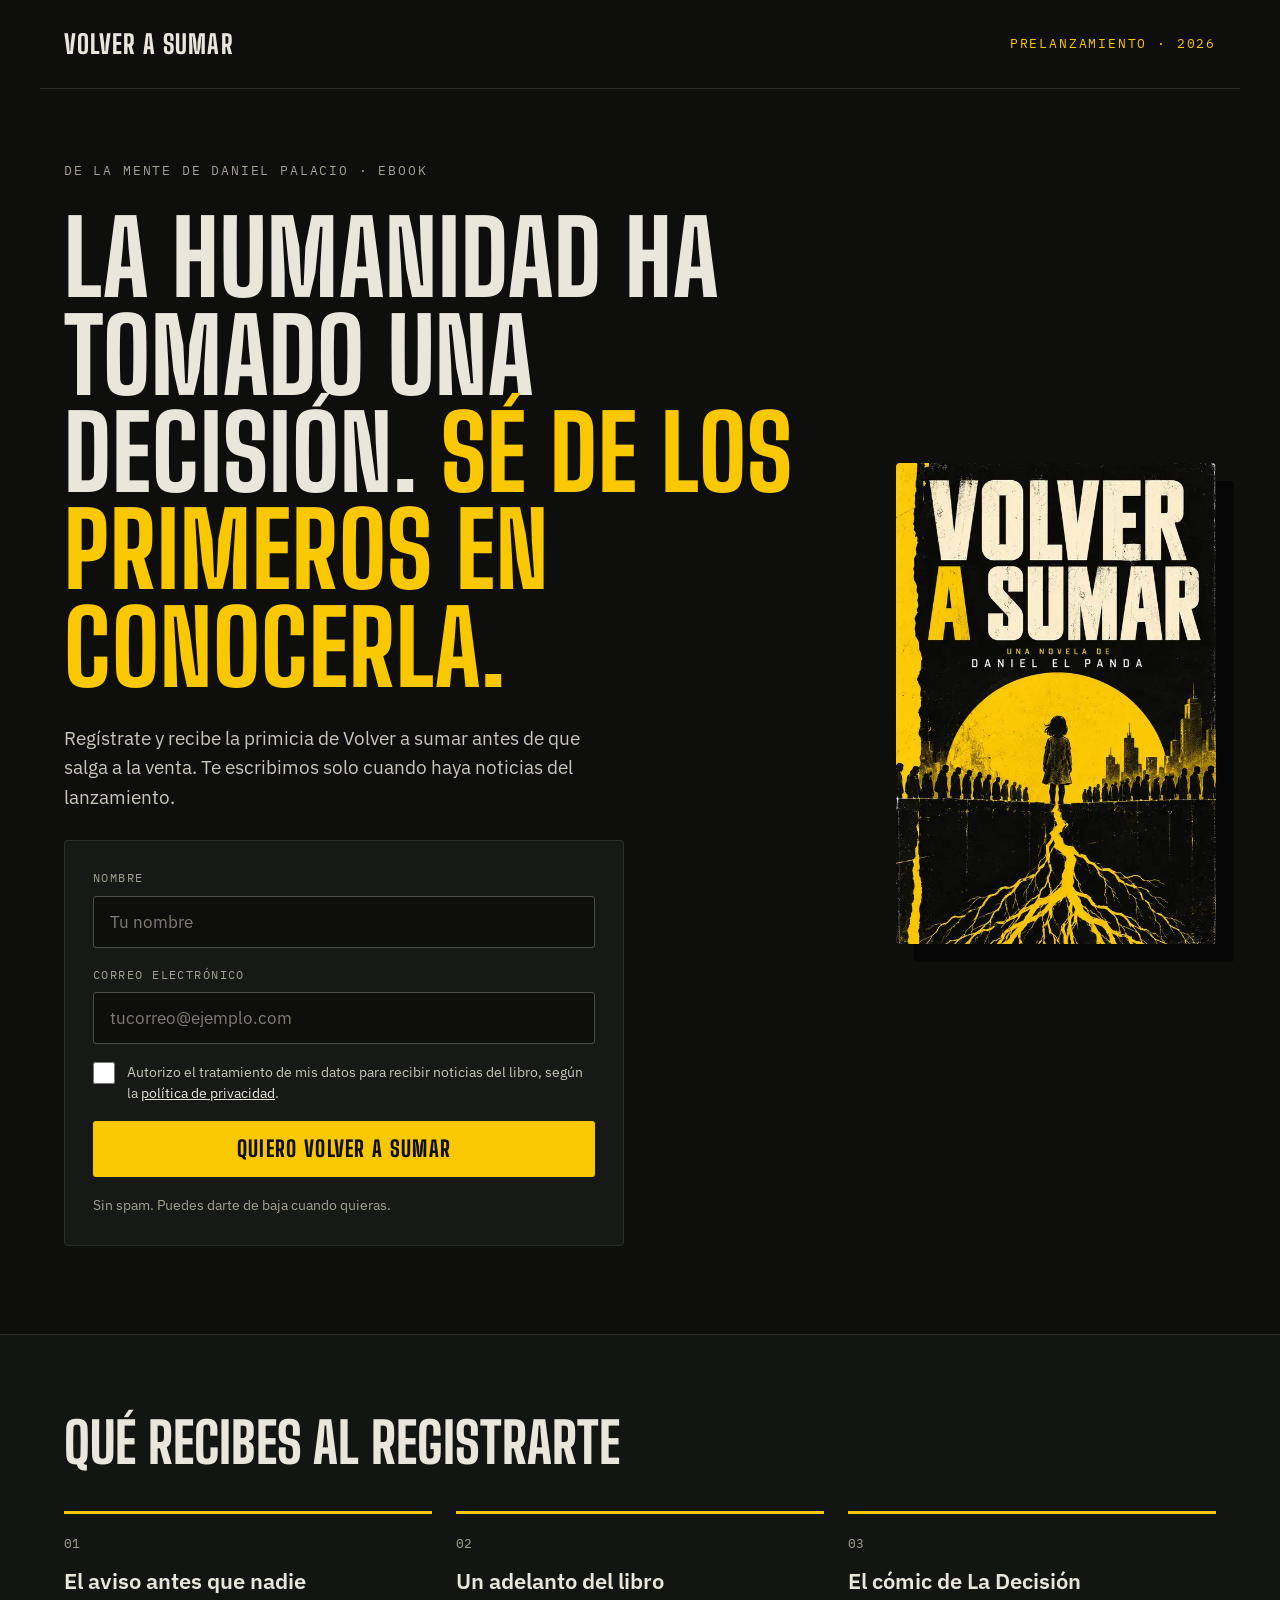
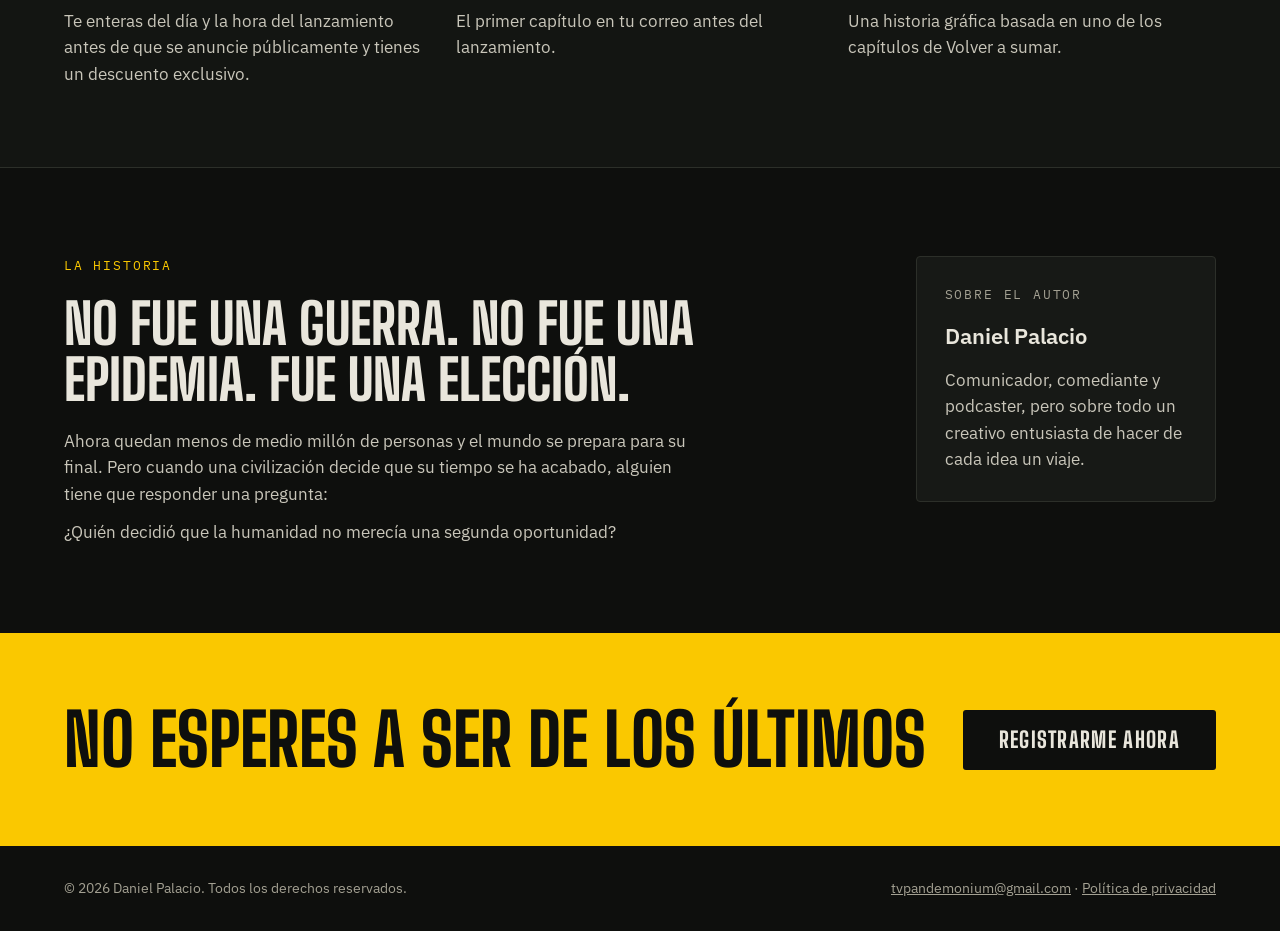
==== index.html @ b9578635 "Landing de prelanzamiento de Volver a sumar con registro en Supabase Co-Authored-By: Claude Opus 5.5" ====
<!doctype html>
<html lang="es">
<head>
<meta charset="utf-8">
<meta name="viewport" content="width=device-width, initial-scale=1">
<title>Volver a sumar · Prelanzamiento del ebook de Daniel Palacio</title>
<meta name="description" content="La humanidad ha tomado una decisión. Regístrate y recibe la primicia de Volver a sumar antes de que salga a la venta.">
<meta property="og:type" content="website">
<meta property="og:title" content="Volver a sumar · Sé de los primeros en conocerla">
<meta property="og:description" content="No fue una guerra. No fue una epidemia. Fue una elección. Regístrate y recibe la primicia del libro.">
<meta property="og:image" content="https://volver-a-sumar.vercel.app/portada.webp">
<meta name="twitter:card" content="summary_large_image">
<meta name="theme-color" content="#0E0F0D">
<link rel="icon" href="data:image/svg+xml,%3Csvg xmlns='http://www.w3.org/2000/svg' viewBox='0 0 32 32'%3E%3Crect width='32' height='32' fill='%230E0F0D'/%3E%3Ccircle cx='16' cy='16' r='10' fill='%23FAC800'/%3E%3C/svg%3E">
<link rel="preconnect" href="https://fonts.googleapis.com">
<link rel="preconnect" href="https://fonts.gstatic.com" crossorigin>
<link rel="stylesheet" href="https://fonts.googleapis.com/css2?family=Big+Shoulders+Display:wght@600;800&family=IBM+Plex+Mono:wght@400;500&family=IBM+Plex+Sans:wght@400;500;600&display=swap">
<style>
:root{--bg:#0E0F0D;--panel:#171916;--band:#131512;--line:#2C2F29;--field:#4A4E44;--text:#E9E6DC;--soft:#C9C6BA;--muted:#A3A092;--accent:#FAC800}
*{box-sizing:border-box}
html{scroll-behavior:smooth}
body{margin:0;background:var(--bg);color:var(--text);font-family:'IBM Plex Sans',sans-serif;font-size:17px;line-height:1.55}
a{color:var(--text)}a:hover{color:#fff}
:focus-visible{outline:3px solid var(--text);outline-offset:2px}
.wrap{max-width:1200px;margin:0 auto;padding-left:24px;padding-right:24px}
.display{font-family:'Big Shoulders Display',sans-serif;font-weight:800;text-transform:uppercase}
.mono{font-family:'IBM Plex Mono',monospace;font-size:13px;letter-spacing:.14em;text-transform:uppercase}
.muted{color:var(--muted)}.soft{color:var(--soft)}.accent{color:var(--accent)}
p{margin:0}
header.top{display:flex;flex-wrap:wrap;gap:16px;justify-content:space-between;align-items:center;padding-top:24px;padding-bottom:24px;border-bottom:1px solid var(--line)}
header.top .brand{font-size:26px;letter-spacing:.04em}
.hero{display:flex;flex-wrap:wrap;gap:64px;align-items:center;padding-top:72px;padding-bottom:88px}
.hero-text{flex:999 1 460px;min-width:0;display:flex;flex-direction:column;gap:28px}
h1{margin:0;font-size:clamp(48px,8vw,104px);line-height:.95;letter-spacing:.01em}
.lead{max-width:560px;font-size:19px}
.card{max-width:560px;background:var(--panel);border:1px solid var(--line);border-radius:4px;padding:28px}
form{display:flex;flex-direction:column;gap:18px;margin:0}
.field{display:flex;flex-direction:column;gap:8px}
.field label{font-family:'IBM Plex Mono',monospace;font-size:12px;letter-spacing:.12em;text-transform:uppercase;color:var(--muted)}
input[type=text],input[type=email]{height:52px;padding:0 16px;background:var(--bg);color:var(--text);border:1px solid var(--field);border-radius:3px;font:inherit;font-size:17px;width:100%}
input::placeholder{color:#7F7C70}
.check{display:flex;gap:12px;align-items:flex-start;font-size:14px;color:var(--soft);line-height:1.45}
.check input{width:22px;height:22px;margin:0;flex:none;accent-color:var(--accent)}
.hp{position:absolute;left:-10000px;width:1px;height:1px;overflow:hidden}
button{height:56px;border:0;border-radius:3px;background:var(--accent);color:var(--bg);font-family:'Big Shoulders Display',sans-serif;font-weight:800;font-size:22px;letter-spacing:.06em;text-transform:uppercase;cursor:pointer}
button[disabled]{opacity:.6;cursor:wait}
.note{font-size:14px;color:var(--muted)}
.error{font-size:15px;color:#FFB4A8}
.done{display:flex;flex-direction:column;gap:12px}
.done .display{font-size:36px;line-height:1}
.cover{flex:1 1 320px;display:flex;justify-content:center}
.cover img{display:block;width:100%;max-width:400px;height:auto;aspect-ratio:2/3;border-radius:4px;box-shadow:18px 18px 0 #050605}
.band{border-top:1px solid var(--line);border-bottom:1px solid var(--line);background:var(--band)}
.band .wrap{padding-top:80px;padding-bottom:80px;display:flex;flex-direction:column;gap:40px}
h2{margin:0;font-size:clamp(36px,5vw,56px);line-height:1}
.grid{display:grid;grid-template-columns:repeat(auto-fit,minmax(260px,1fr));gap:24px}
.benefit{border-top:3px solid var(--accent);padding-top:20px;display:flex;flex-direction:column;gap:10px}
.benefit h3{margin:0;font-size:22px;font-weight:600}
.story{display:flex;flex-wrap:wrap;gap:56px;padding-top:88px;padding-bottom:88px}
.story-text{flex:999 1 460px;min-width:0;display:flex;flex-direction:column;gap:20px}
.story-text .soft{max-width:640px;display:flex;flex-direction:column;gap:12px}
.author{flex:1 1 300px;align-self:flex-start;background:var(--panel);border:1px solid var(--line);border-radius:4px;padding:28px;display:flex;flex-direction:column;gap:14px}
.author .name{font-size:22px;font-weight:600}
.cta{background:var(--accent);color:var(--bg)}
.cta .wrap{padding-top:72px;padding-bottom:72px;display:flex;flex-wrap:wrap;gap:32px;align-items:center;justify-content:space-between}
.cta h2{flex:999 1 420px;font-size:clamp(40px,6vw,72px);line-height:.95}
.cta a{display:inline-flex;align-items:center;justify-content:center;height:60px;padding:0 36px;background:var(--bg);color:var(--text);border-radius:3px;text-decoration:none;font-family:'Big Shoulders Display',sans-serif;font-weight:800;font-size:22px;letter-spacing:.06em;text-transform:uppercase}
.cta a:focus-visible{outline-color:var(--bg)}
footer{display:flex;flex-wrap:wrap;gap:12px;justify-content:space-between;padding-top:32px;padding-bottom:32px;font-size:14px;color:var(--muted)}
footer a{color:var(--muted)}
[hidden]{display:none!important}
</style>
</head>
<body>

<header class="top wrap">
<div class="display brand">Volver a sumar</div>
<div class="mono accent">Prelanzamiento · 2026</div>
</header>

<main>
<section class="hero wrap">
<div class="hero-text">
<div class="mono muted">De la mente de Daniel Palacio · Ebook</div>
<h1 class="display">La humanidad ha tomado una decisión. <span class="accent">Sé de los primeros en conocerla.</span></h1>
<p class="lead soft">Regístrate y recibe la primicia de Volver a sumar antes de que salga a la venta. Te escribimos solo cuando haya noticias del lanzamiento.</p>

<div id="registro" class="card">
<form id="form-registro" novalidate>
<div class="field">
<label for="f-nombre">Nombre</label>
<input id="f-nombre" name="nombre" type="text" required maxlength="100" autocomplete="given-name" placeholder="Tu nombre">
</div>
<div class="field">
<label for="f-correo">Correo electrónico</label>
<input id="f-correo" name="correo" type="email" required maxlength="254" autocomplete="email" placeholder="tucorreo@ejemplo.com">
</div>
<div class="hp" aria-hidden="true">
<label for="f-sitio">No llenes este campo</label>
<input id="f-sitio" name="sitio" type="text" tabindex="-1" autocomplete="off">
</div>
<label class="check" for="f-acepta">
<input id="f-acepta" name="acepta" type="checkbox" required>
<span>Autorizo el tratamiento de mis datos para recibir noticias del libro, según la <a href="/privacidad">política de privacidad</a>.</span>
</label>
<button id="f-enviar" type="submit">Quiero volver a sumar</button>
<p id="f-error" class="error" role="alert" hidden></p>
<p class="note">Sin spam. Puedes darte de baja cuando quieras.</p>
</form>
<div id="f-listo" class="done" role="status" hidden tabindex="-1">
<div class="display accent">Estás en la lista.</div>
<p class="soft">Te escribiremos en cuanto el libro esté listo. Revisa también tu carpeta de spam por si acaso.</p>
</div>
</div>
</div>

<div class="cover">
<img src="/portada.webp" width="560" height="840" alt="Portada de Volver a sumar: una niña de espaldas frente a un sol amarillo, sobre un suelo que se agrieta">
</div>
</section>

<section class="band">
<div class="wrap">
<h2 class="display">Qué recibes al registrarte</h2>
<div class="grid">
<div class="benefit">
<div class="mono muted" style="letter-spacing:0">01</div>
<h3>El aviso antes que nadie</h3>
<p class="soft">Te enteras del día y la hora del lanzamiento antes de que se anuncie públicamente y tienes un descuento exclusivo.</p>
</div>
<div class="benefit">
<div class="mono muted" style="letter-spacing:0">02</div>
<h3>Un adelanto del libro</h3>
<p class="soft">El primer capítulo en tu correo antes del lanzamiento.</p>
</div>
<div class="benefit">
<div class="mono muted" style="letter-spacing:0">03</div>
<h3>El cómic de La Decisión</h3>
<p class="soft">Una historia gráfica basada en uno de los capítulos de Volver a sumar.</p>
</div>
</div>
</div>
</section>

<section class="story wrap">
<div class="story-text">
<div class="mono accent">La historia</div>
<h2 class="display">No fue una guerra. No fue una epidemia. Fue una elección.</h2>
<div class="soft">
<p>Ahora quedan menos de medio millón de personas y el mundo se prepara para su final. Pero cuando una civilización decide que su tiempo se ha acabado, alguien tiene que responder una pregunta:</p>
<p>¿Quién decidió que la humanidad no merecía una segunda oportunidad?</p>
</div>
</div>
<div class="author">
<div class="mono muted">Sobre el autor</div>
<div class="name">Daniel Palacio</div>
<p class="soft">Comunicador, comediante y podcaster, pero sobre todo un creativo entusiasta de hacer de cada idea un viaje.</p>
</div>
</section>

<section class="cta">
<div class="wrap">
<h2 class="display">No esperes a ser de los últimos</h2>
<a href="#registro">Registrarme ahora</a>
</div>
</section>
</main>

<footer class="wrap">
<div>© 2026 Daniel Palacio. Todos los derechos reservados.</div>
<div><a href="mailto:tvpandemonium@gmail.com">tvpandemonium@gmail.com</a> · <a href="/privacidad">Política de privacidad</a></div>
</footer>

<script>
(function () {
  var SUPABASE_URL = 'https://jcsdruohnwkfsonesonx.supabase.co';
  var SUPABASE_KEY = 'sb_publishable_RKLDH78cwbcTf1y0OD80WQ_kTW1cRIR';

  var form = document.getElementById('form-registro');
  var btn = document.getElementById('f-enviar');
  var err = document.getElementById('f-error');
  var done = document.getElementById('f-listo');

  function showError(msg) { err.textContent = msg; err.hidden = false; }

  form.addEventListener('submit', function (e) {
    e.preventDefault();
    err.hidden = true;

    var nombre = form.nombre.value.trim();
    var correo = form.correo.value.trim().toLowerCase();

    if (form.sitio.value) { form.hidden = true; done.hidden = false; return; }
    if (!nombre) { showError('Escribe tu nombre.'); form.nombre.focus(); return; }
    if (!/^[^@\s]+@[^@\s]+\.[^@\s]+$/.test(correo)) { showError('Revisa tu correo, parece que tiene un error.'); form.correo.focus(); return; }
    if (!form.acepta.checked) { showError('Necesitamos tu autorización para escribirte.'); form.acepta.focus(); return; }

    btn.disabled = true;
    btn.textContent = 'Enviando…';

    fetch(SUPABASE_URL + '/rest/v1/registros', {
      method: 'POST',
      headers: {
        'apikey': SUPABASE_KEY,
        'Content-Type': 'application/json',
        'Prefer': 'return=minimal'
      },
      body: JSON.stringify({ nombre: nombre, correo: correo, acepta_datos: true })
    }).then(function (res) {
      // 409 = el correo ya estaba registrado: para la persona es lo mismo.
      if (res.ok || res.status === 409) {
        form.hidden = true;
        done.hidden = false;
        done.focus();
      } else {
        throw new Error('HTTP ' + res.status);
      }
    }).catch(function () {
      showError('No pudimos registrarte en este momento. Intenta de nuevo en un minuto.');
      btn.disabled = false;
      btn.textContent = 'Quiero volver a sumar';
    });
  });
})();
</script>
</body>
</html>
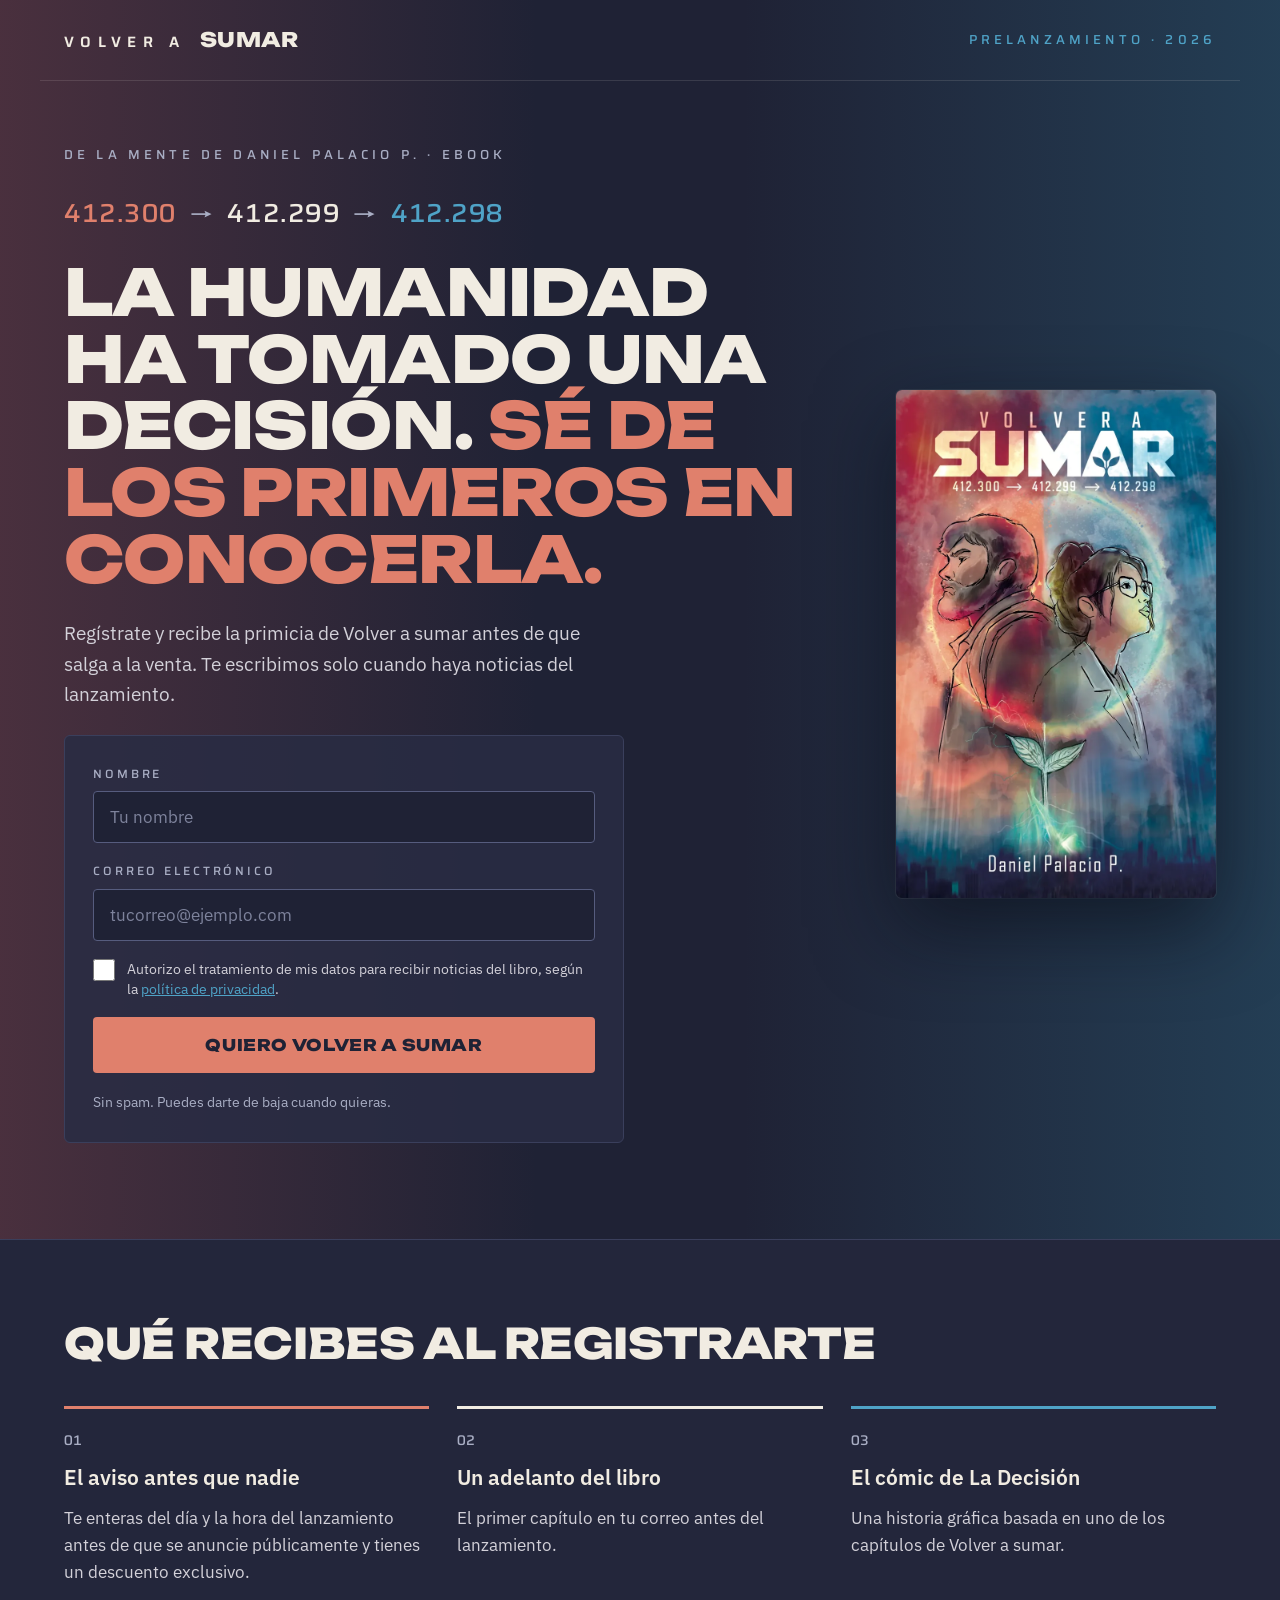
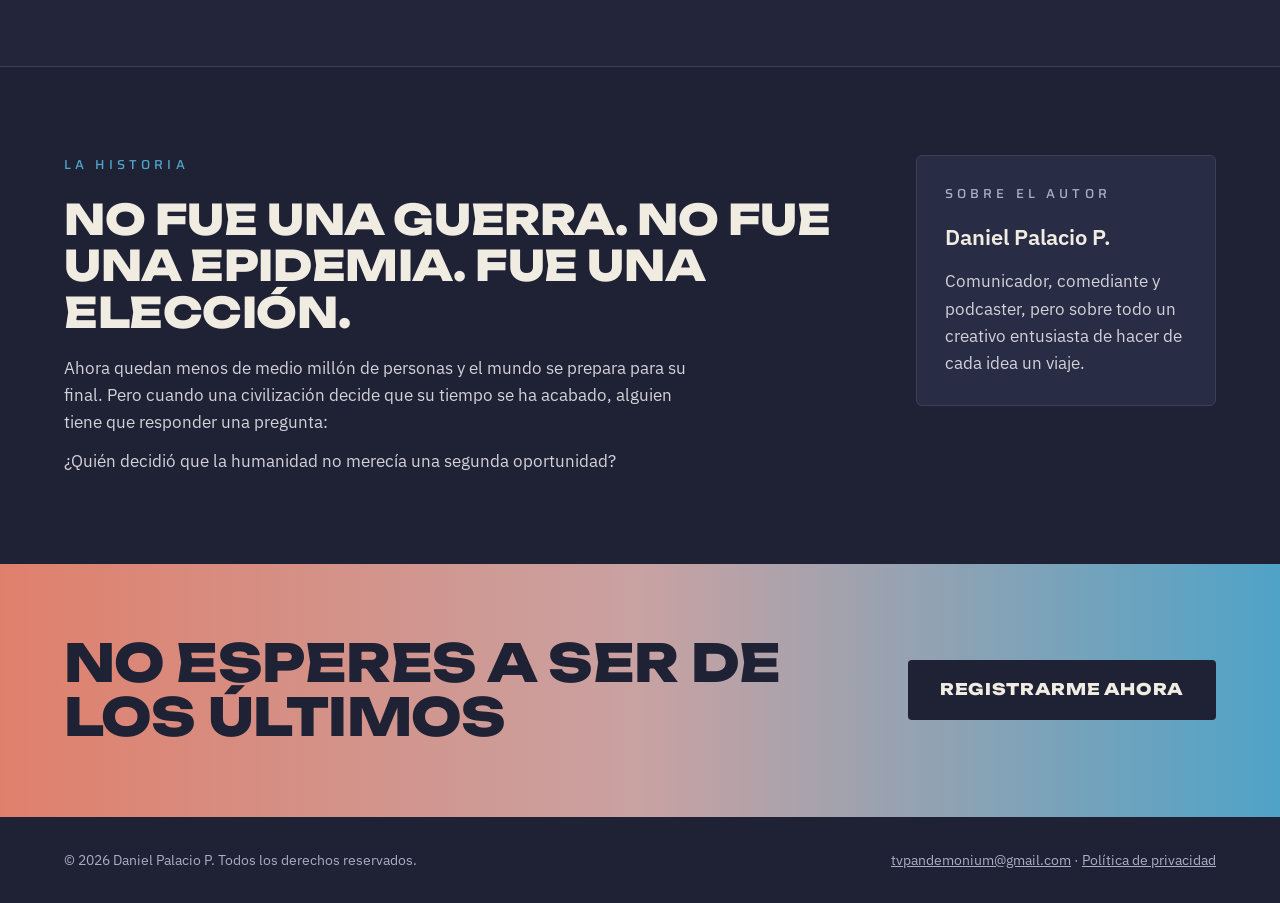
==== commit 8e38c0a2: "Nueva portada y paleta: índigo, coral y azul, contador regresivo y firma Daniel Palacio P. Co-Author" ====
--- a/index.html
+++ b/index.html
@@ -3,86 +3,118 @@
 <head>
 <meta charset="utf-8">
 <meta name="viewport" content="width=device-width, initial-scale=1">
-<title>Volver a sumar · Prelanzamiento del ebook de Daniel Palacio</title>
-<meta name="description" content="La humanidad ha tomado una decisión. Regístrate y recibe la primicia de Volver a sumar antes de que salga a la venta.">
+<title>Volver a sumar · Prelanzamiento del ebook de Daniel Palacio P.</title>
+<meta name="description" content="La humanidad ha tomado una decisión. Regístrate y recibe la primicia de Volver a sumar, de Daniel Palacio P., antes de que salga a la venta.">
 <meta property="og:type" content="website">
+<meta property="og:url" content="https://volver-a-sumar.vercel.app/">
 <meta property="og:title" content="Volver a sumar · Sé de los primeros en conocerla">
 <meta property="og:description" content="No fue una guerra. No fue una epidemia. Fue una elección. Regístrate y recibe la primicia del libro.">
-<meta property="og:image" content="https://volver-a-sumar.vercel.app/portada.webp">
+<meta property="og:image" content="https://volver-a-sumar.vercel.app/portada-og.jpg">
+<meta property="og:image:width" content="1200">
+<meta property="og:image:height" content="630">
 <meta name="twitter:card" content="summary_large_image">
-<meta name="theme-color" content="#0E0F0D">
-<link rel="icon" href="data:image/svg+xml,%3Csvg xmlns='http://www.w3.org/2000/svg' viewBox='0 0 32 32'%3E%3Crect width='32' height='32' fill='%230E0F0D'/%3E%3Ccircle cx='16' cy='16' r='10' fill='%23FAC800'/%3E%3C/svg%3E">
+<meta name="theme-color" content="#1F2235">
+<link rel="icon" href="data:image/svg+xml,%3Csvg xmlns='http://www.w3.org/2000/svg' viewBox='0 0 32 32'%3E%3Crect width='32' height='32' fill='%231F2235'/%3E%3Cpath d='M16 6a10 10 0 0 0 0 20z' fill='%23E0806C'/%3E%3Cpath d='M16 6a10 10 0 0 1 0 20z' fill='%234FA3C7'/%3E%3C/svg%3E">
 <link rel="preconnect" href="https://fonts.googleapis.com">
 <link rel="preconnect" href="https://fonts.gstatic.com" crossorigin>
-<link rel="stylesheet" href="https://fonts.googleapis.com/css2?family=Big+Shoulders+Display:wght@600;800&family=IBM+Plex+Mono:wght@400;500&family=IBM+Plex+Sans:wght@400;500;600&display=swap">
+<link rel="stylesheet" href="https://fonts.googleapis.com/css2?family=Unbounded:wght@600;800&family=Saira:wght@400;500;600&family=IBM+Plex+Sans:wght@400;500;600&display=swap">
 <style>
-:root{--bg:#0E0F0D;--panel:#171916;--band:#131512;--line:#2C2F29;--field:#4A4E44;--text:#E9E6DC;--soft:#C9C6BA;--muted:#A3A092;--accent:#FAC800}
+:root{
+  --bg:#1F2235;--panel:#282C44;--band:#23263B;--line:#3A3F5C;--field:#565C7E;
+  --text:#F1ECE2;--soft:#D3D1D9;--muted:#A9AEC4;
+  --warm:#E0806C;--cool:#4FA3C7;--sprout:#7FC4B4;
+}
 *{box-sizing:border-box}
 html{scroll-behavior:smooth}
-body{margin:0;background:var(--bg);color:var(--text);font-family:'IBM Plex Sans',sans-serif;font-size:17px;line-height:1.55}
-a{color:var(--text)}a:hover{color:#fff}
-:focus-visible{outline:3px solid var(--text);outline-offset:2px}
+body{margin:0;background:var(--bg);color:var(--text);font-family:'IBM Plex Sans',sans-serif;font-size:17px;line-height:1.6}
+a{color:var(--cool)}a:hover{color:var(--text)}
+:focus-visible{outline:3px solid var(--text);outline-offset:3px}
+p{margin:0}
 .wrap{max-width:1200px;margin:0 auto;padding-left:24px;padding-right:24px}
-.display{font-family:'Big Shoulders Display',sans-serif;font-weight:800;text-transform:uppercase}
-.mono{font-family:'IBM Plex Mono',monospace;font-size:13px;letter-spacing:.14em;text-transform:uppercase}
-.muted{color:var(--muted)}.soft{color:var(--soft)}.accent{color:var(--accent)}
-p{margin:0}
-header.top{display:flex;flex-wrap:wrap;gap:16px;justify-content:space-between;align-items:center;padding-top:24px;padding-bottom:24px;border-bottom:1px solid var(--line)}
-header.top .brand{font-size:26px;letter-spacing:.04em}
-.hero{display:flex;flex-wrap:wrap;gap:64px;align-items:center;padding-top:72px;padding-bottom:88px}
-.hero-text{flex:999 1 460px;min-width:0;display:flex;flex-direction:column;gap:28px}
-h1{margin:0;font-size:clamp(48px,8vw,104px);line-height:.95;letter-spacing:.01em}
+.display{font-family:'Unbounded',sans-serif;font-weight:800;text-transform:uppercase;letter-spacing:-.01em}
+.label{font-family:'Saira',sans-serif;font-weight:500;font-size:13px;letter-spacing:.32em;text-transform:uppercase}
+.muted{color:var(--muted)}.soft{color:var(--soft)}.warm{color:var(--warm)}.cool{color:var(--cool)}
+
+/* Encabezado + hero: la portada partida en dos, cálido a la izquierda y frío a la derecha */
+.top-hero{background:
+  linear-gradient(90deg,rgba(172,80,82,.30) 0%,rgba(31,34,53,0) 42%,rgba(31,34,53,0) 58%,rgba(45,120,150,.32) 100%),
+  linear-gradient(180deg,rgba(31,34,53,0) 60%,var(--bg) 100%),var(--bg)}
+header.top{display:flex;flex-wrap:wrap;gap:16px;justify-content:space-between;align-items:center;padding-top:24px;padding-bottom:24px;border-bottom:1px solid rgba(241,236,226,.12)}
+header.top .brand{font-family:'Saira',sans-serif;font-weight:600;font-size:15px;letter-spacing:.42em;text-transform:uppercase}
+header.top .brand b{font-family:'Unbounded',sans-serif;font-weight:800;letter-spacing:.02em;font-size:20px;margin-left:.2em}
+
+.hero{display:flex;flex-wrap:wrap;gap:64px;align-items:center;padding-top:64px;padding-bottom:96px}
+.hero-text{flex:999 1 460px;min-width:0;display:flex;flex-direction:column;gap:26px}
+.countdown{font-family:'Saira',sans-serif;font-weight:500;font-size:clamp(18px,2.4vw,26px);letter-spacing:.06em;font-variant-numeric:tabular-nums;display:flex;flex-wrap:wrap;align-items:center;gap:.5em}
+.countdown .arrow{color:var(--muted);font-weight:400}
+.countdown .n1{color:var(--warm)}.countdown .n2{color:var(--text)}.countdown .n3{color:var(--cool)}
+h1{margin:0;font-size:clamp(34px,5.2vw,64px);line-height:1.04}
 .lead{max-width:560px;font-size:19px}
-.card{max-width:560px;background:var(--panel);border:1px solid var(--line);border-radius:4px;padding:28px}
+
+.card{max-width:560px;background:rgba(40,44,68,.85);border:1px solid var(--line);border-radius:6px;padding:28px}
 form{display:flex;flex-direction:column;gap:18px;margin:0}
 .field{display:flex;flex-direction:column;gap:8px}
-.field label{font-family:'IBM Plex Mono',monospace;font-size:12px;letter-spacing:.12em;text-transform:uppercase;color:var(--muted)}
-input[type=text],input[type=email]{height:52px;padding:0 16px;background:var(--bg);color:var(--text);border:1px solid var(--field);border-radius:3px;font:inherit;font-size:17px;width:100%}
-input::placeholder{color:#7F7C70}
+.field label{font-family:'Saira',sans-serif;font-weight:500;font-size:12px;letter-spacing:.24em;text-transform:uppercase;color:var(--muted)}
+input[type=text],input[type=email]{height:52px;padding:0 16px;background:var(--bg);color:var(--text);border:1px solid var(--field);border-radius:4px;font:inherit;font-size:17px;width:100%}
+input::placeholder{color:#7E839C}
 .check{display:flex;gap:12px;align-items:flex-start;font-size:14px;color:var(--soft);line-height:1.45}
-.check input{width:22px;height:22px;margin:0;flex:none;accent-color:var(--accent)}
+.check input{width:22px;height:22px;margin:0;flex:none;accent-color:var(--warm)}
 .hp{position:absolute;left:-10000px;width:1px;height:1px;overflow:hidden}
-button{height:56px;border:0;border-radius:3px;background:var(--accent);color:var(--bg);font-family:'Big Shoulders Display',sans-serif;font-weight:800;font-size:22px;letter-spacing:.06em;text-transform:uppercase;cursor:pointer}
+button{height:56px;border:0;border-radius:4px;background:var(--warm);color:var(--bg);font-family:'Unbounded',sans-serif;font-weight:800;font-size:16px;letter-spacing:.04em;text-transform:uppercase;cursor:pointer}
+button:hover{background:#E8927F}
 button[disabled]{opacity:.6;cursor:wait}
 .note{font-size:14px;color:var(--muted)}
 .error{font-size:15px;color:#FFB4A8}
 .done{display:flex;flex-direction:column;gap:12px}
-.done .display{font-size:36px;line-height:1}
+.done .display{font-size:26px;line-height:1.1;color:var(--sprout)}
+
 .cover{flex:1 1 320px;display:flex;justify-content:center}
-.cover img{display:block;width:100%;max-width:400px;height:auto;aspect-ratio:2/3;border-radius:4px;box-shadow:18px 18px 0 #050605}
+.cover img{display:block;width:100%;max-width:400px;height:auto;aspect-ratio:1010/1600;border-radius:6px;box-shadow:0 30px 80px rgba(8,10,20,.6),0 0 0 1px rgba(241,236,226,.08)}
+
 .band{border-top:1px solid var(--line);border-bottom:1px solid var(--line);background:var(--band)}
 .band .wrap{padding-top:80px;padding-bottom:80px;display:flex;flex-direction:column;gap:40px}
-h2{margin:0;font-size:clamp(36px,5vw,56px);line-height:1}
-.grid{display:grid;grid-template-columns:repeat(auto-fit,minmax(260px,1fr));gap:24px}
-.benefit{border-top:3px solid var(--accent);padding-top:20px;display:flex;flex-direction:column;gap:10px}
-.benefit h3{margin:0;font-size:22px;font-weight:600}
+h2{margin:0;font-size:clamp(26px,3.6vw,42px);line-height:1.1}
+.grid{display:grid;grid-template-columns:repeat(auto-fit,minmax(260px,1fr));gap:28px}
+.benefit{padding-top:20px;display:flex;flex-direction:column;gap:10px;border-top:3px solid var(--warm)}
+.benefit:nth-child(2){border-top-color:var(--text)}
+.benefit:nth-child(3){border-top-color:var(--cool)}
+.benefit .num{font-family:'Saira',sans-serif;font-weight:500;font-size:14px;color:var(--muted);font-variant-numeric:tabular-nums}
+.benefit h3{margin:0;font-size:21px;font-weight:600}
+
 .story{display:flex;flex-wrap:wrap;gap:56px;padding-top:88px;padding-bottom:88px}
 .story-text{flex:999 1 460px;min-width:0;display:flex;flex-direction:column;gap:20px}
 .story-text .soft{max-width:640px;display:flex;flex-direction:column;gap:12px}
-.author{flex:1 1 300px;align-self:flex-start;background:var(--panel);border:1px solid var(--line);border-radius:4px;padding:28px;display:flex;flex-direction:column;gap:14px}
+.author{flex:1 1 300px;align-self:flex-start;background:var(--panel);border:1px solid var(--line);border-radius:6px;padding:28px;display:flex;flex-direction:column;gap:14px}
 .author .name{font-size:22px;font-weight:600}
-.cta{background:var(--accent);color:var(--bg)}
+
+.cta{background:linear-gradient(90deg,var(--warm) 0%,#C9A2A2 50%,var(--cool) 100%);color:var(--bg)}
 .cta .wrap{padding-top:72px;padding-bottom:72px;display:flex;flex-wrap:wrap;gap:32px;align-items:center;justify-content:space-between}
-.cta h2{flex:999 1 420px;font-size:clamp(40px,6vw,72px);line-height:.95}
-.cta a{display:inline-flex;align-items:center;justify-content:center;height:60px;padding:0 36px;background:var(--bg);color:var(--text);border-radius:3px;text-decoration:none;font-family:'Big Shoulders Display',sans-serif;font-weight:800;font-size:22px;letter-spacing:.06em;text-transform:uppercase}
+.cta h2{flex:999 1 420px;font-size:clamp(28px,4.4vw,52px);line-height:1.05}
+.cta a{display:inline-flex;align-items:center;justify-content:center;height:60px;padding:0 32px;background:var(--bg);color:var(--text);border-radius:4px;text-decoration:none;font-family:'Unbounded',sans-serif;font-weight:800;font-size:16px;letter-spacing:.04em;text-transform:uppercase}
+.cta a:hover{background:#2B2F4A;color:var(--text)}
 .cta a:focus-visible{outline-color:var(--bg)}
+
 footer{display:flex;flex-wrap:wrap;gap:12px;justify-content:space-between;padding-top:32px;padding-bottom:32px;font-size:14px;color:var(--muted)}
-footer a{color:var(--muted)}
+footer a{color:var(--muted)}footer a:hover{color:var(--text)}
 [hidden]{display:none!important}
 </style>
 </head>
 <body>
 
+<div class="top-hero">
 <header class="top wrap">
-<div class="display brand">Volver a sumar</div>
-<div class="mono accent">Prelanzamiento · 2026</div>
+<div class="brand">Volver a <b>Sumar</b></div>
+<div class="label cool">Prelanzamiento · 2026</div>
 </header>
 
 <main>
 <section class="hero wrap">
 <div class="hero-text">
-<div class="mono muted">De la mente de Daniel Palacio · Ebook</div>
-<h1 class="display">La humanidad ha tomado una decisión. <span class="accent">Sé de los primeros en conocerla.</span></h1>
+<div class="label muted">De la mente de Daniel Palacio P. · Ebook</div>
+<div class="countdown" aria-hidden="true">
+<span class="n1" id="n1">412.300</span><span class="arrow">→</span><span class="n2" id="n2">412.299</span><span class="arrow">→</span><span class="n3" id="n3">412.298</span>
+</div>
+<h1 class="display">La humanidad ha tomado una decisión. <span class="warm">Sé de los primeros en conocerla.</span></h1>
 <p class="lead soft">Regístrate y recibe la primicia de Volver a sumar antes de que salga a la venta. Te escribimos solo cuando haya noticias del lanzamiento.</p>
 
 <div id="registro" class="card">
@@ -108,33 +140,35 @@
 <p class="note">Sin spam. Puedes darte de baja cuando quieras.</p>
 </form>
 <div id="f-listo" class="done" role="status" hidden tabindex="-1">
-<div class="display accent">Estás en la lista.</div>
+<div class="display">Estás en la lista.</div>
 <p class="soft">Te escribiremos en cuanto el libro esté listo. Revisa también tu carpeta de spam por si acaso.</p>
 </div>
 </div>
 </div>
 
 <div class="cover">
-<img src="/portada.webp" width="560" height="840" alt="Portada de Volver a sumar: una niña de espaldas frente a un sol amarillo, sobre un suelo que se agrieta">
-</div>
-</section>
+<img src="/portada.webp" width="800" height="1267" alt="Portada de Volver a sumar, de Daniel Palacio P.: un hombre y una mujer de espaldas, uno en tonos rojos y otra en azules, con un brote que nace entre ambos">
+</div>
+</section>
+</main>
+</div>
 
 <section class="band">
 <div class="wrap">
 <h2 class="display">Qué recibes al registrarte</h2>
 <div class="grid">
 <div class="benefit">
-<div class="mono muted" style="letter-spacing:0">01</div>
+<div class="num">01</div>
 <h3>El aviso antes que nadie</h3>
 <p class="soft">Te enteras del día y la hora del lanzamiento antes de que se anuncie públicamente y tienes un descuento exclusivo.</p>
 </div>
 <div class="benefit">
-<div class="mono muted" style="letter-spacing:0">02</div>
+<div class="num">02</div>
 <h3>Un adelanto del libro</h3>
 <p class="soft">El primer capítulo en tu correo antes del lanzamiento.</p>
 </div>
 <div class="benefit">
-<div class="mono muted" style="letter-spacing:0">03</div>
+<div class="num">03</div>
 <h3>El cómic de La Decisión</h3>
 <p class="soft">Una historia gráfica basada en uno de los capítulos de Volver a sumar.</p>
 </div>
@@ -144,7 +178,7 @@
 
 <section class="story wrap">
 <div class="story-text">
-<div class="mono accent">La historia</div>
+<div class="label cool">La historia</div>
 <h2 class="display">No fue una guerra. No fue una epidemia. Fue una elección.</h2>
 <div class="soft">
 <p>Ahora quedan menos de medio millón de personas y el mundo se prepara para su final. Pero cuando una civilización decide que su tiempo se ha acabado, alguien tiene que responder una pregunta:</p>
@@ -152,8 +186,8 @@
 </div>
 </div>
 <div class="author">
-<div class="mono muted">Sobre el autor</div>
-<div class="name">Daniel Palacio</div>
+<div class="label muted">Sobre el autor</div>
+<div class="name">Daniel Palacio P.</div>
 <p class="soft">Comunicador, comediante y podcaster, pero sobre todo un creativo entusiasta de hacer de cada idea un viaje.</p>
 </div>
 </section>
@@ -164,14 +198,26 @@
 <a href="#registro">Registrarme ahora</a>
 </div>
 </section>
-</main>
 
 <footer class="wrap">
-<div>© 2026 Daniel Palacio. Todos los derechos reservados.</div>
+<div>© 2026 Daniel Palacio P. Todos los derechos reservados.</div>
 <div><a href="mailto:tvpandemonium@gmail.com">tvpandemonium@gmail.com</a> · <a href="/privacidad">Política de privacidad</a></div>
 </footer>
 
 <script>
+// Cuenta regresiva: la población baja de a uno mientras la persona está en la página.
+(function () {
+  var reduce = window.matchMedia && window.matchMedia('(prefers-reduced-motion: reduce)').matches;
+  if (reduce) return;
+  var n = 412300;
+  var el = [document.getElementById('n1'), document.getElementById('n2'), document.getElementById('n3')];
+  function fmt(x) { return x.toLocaleString('es-CO').replace(/,/g, '.'); }
+  setInterval(function () {
+    n -= 1;
+    for (var i = 0; i < 3; i++) el[i].textContent = fmt(n - i);
+  }, 2600);
+})();
+
 (function () {
   var SUPABASE_URL = 'https://jcsdruohnwkfsonesonx.supabase.co';
   var SUPABASE_KEY = 'sb_publishable_RKLDH78cwbcTf1y0OD80WQ_kTW1cRIR';
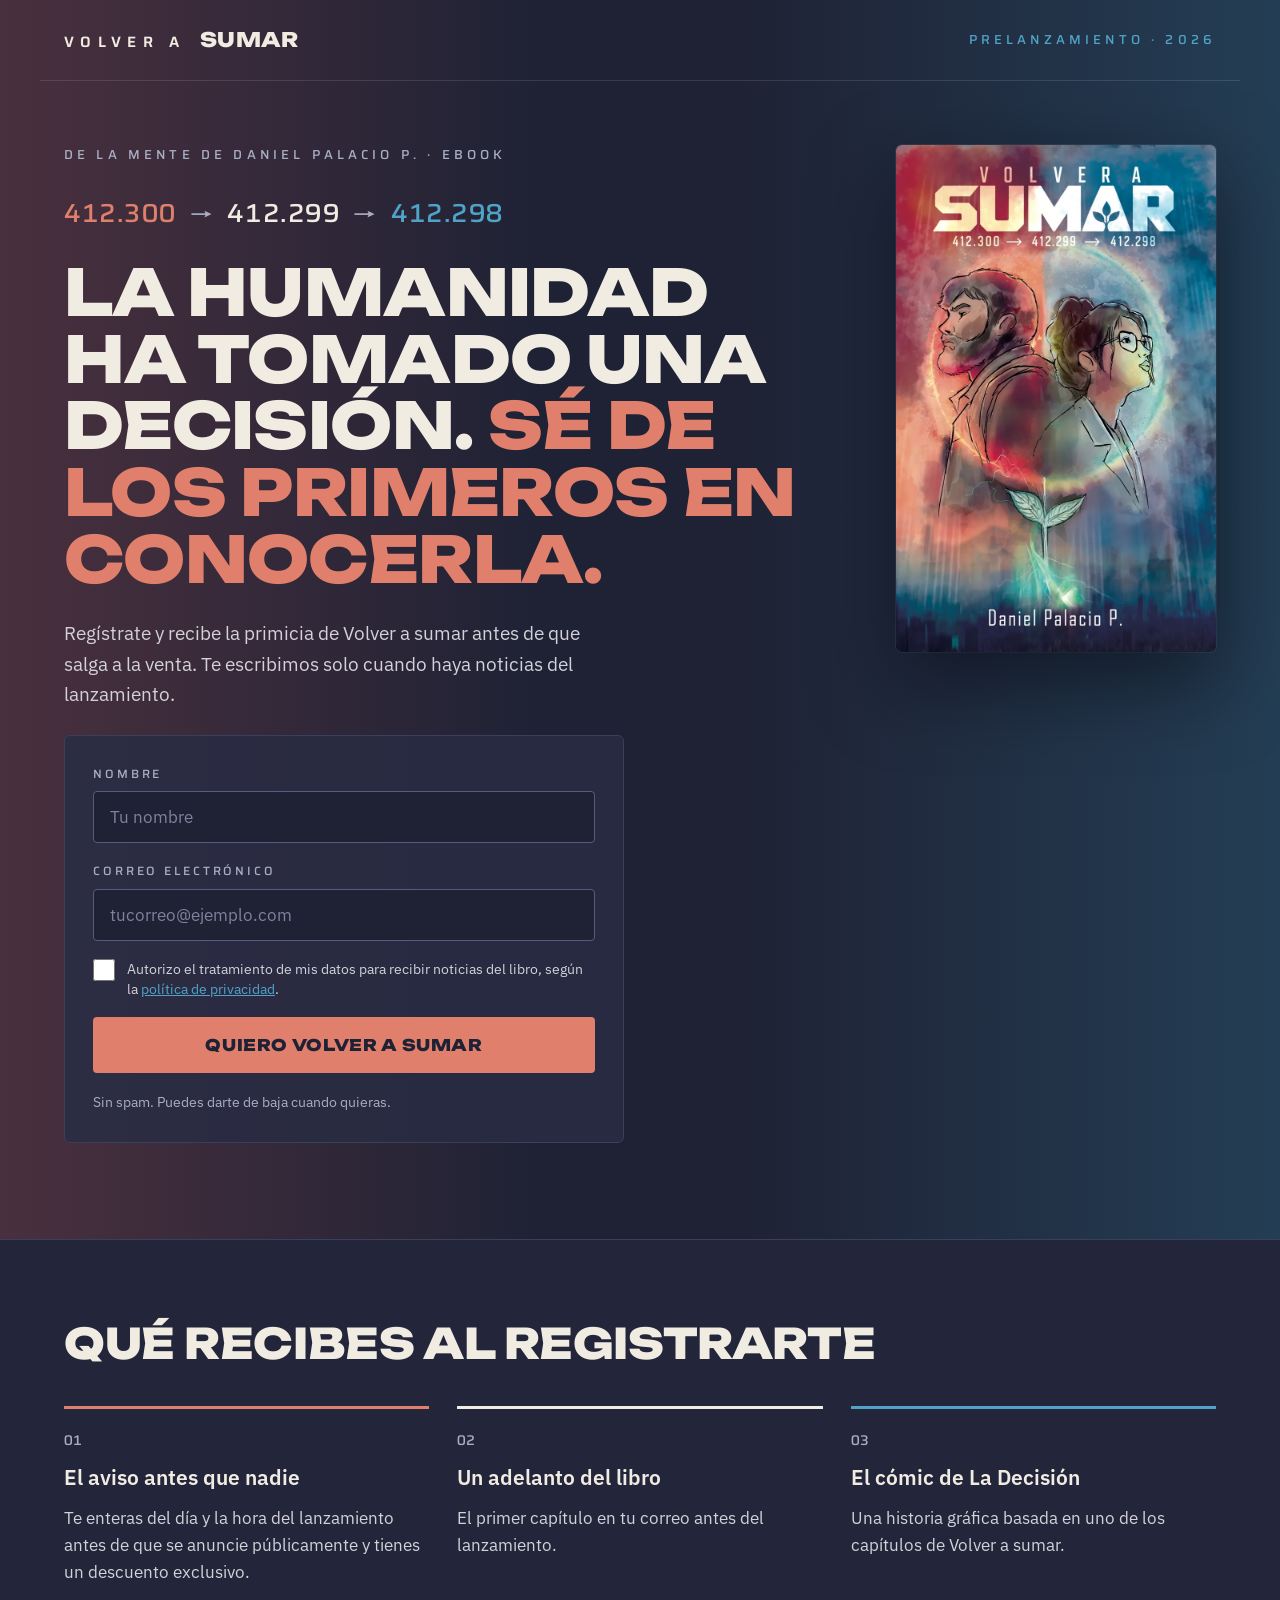
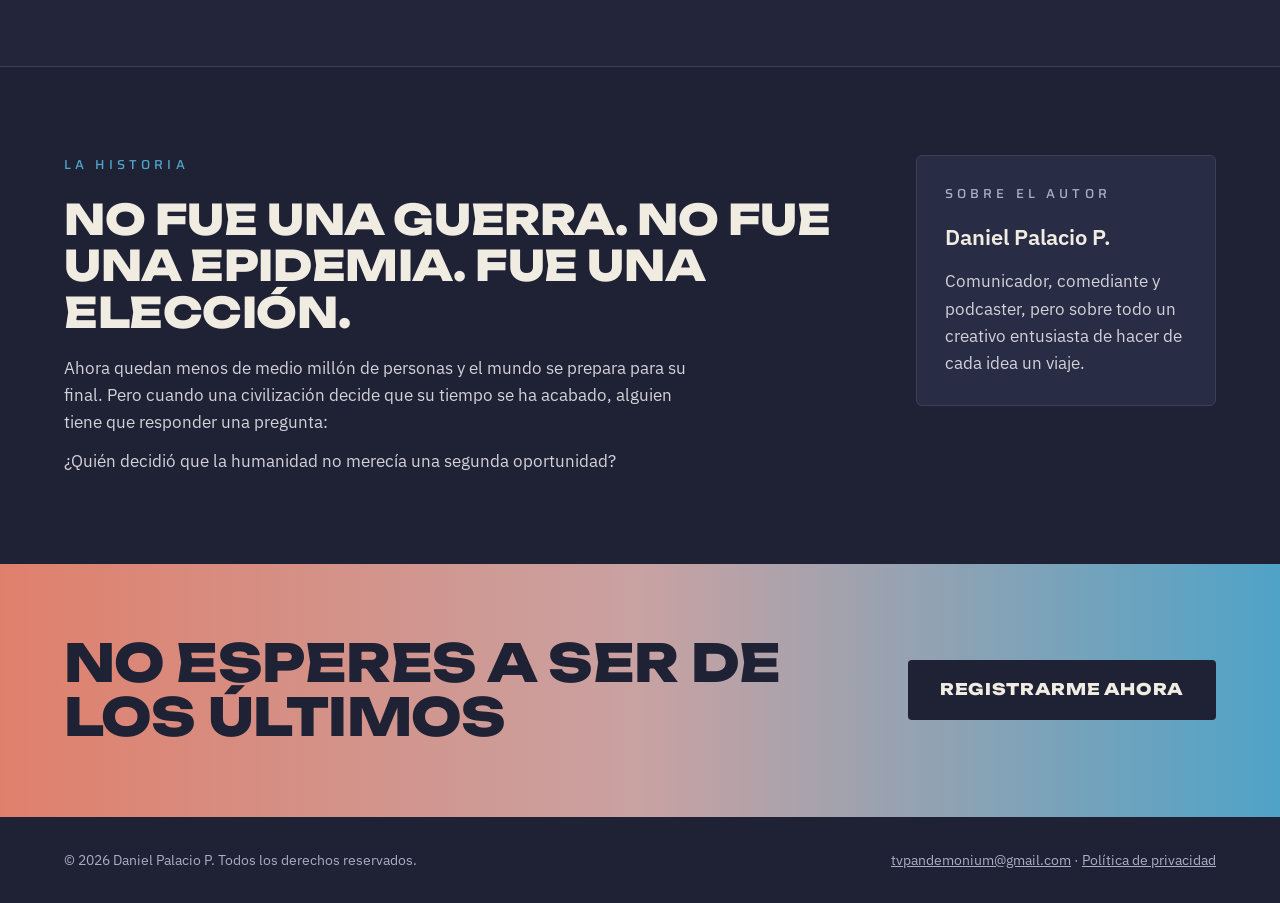
==== commit 58959384: "Portada alineada arriba en el encabezado Co-Authored-By: Claude Opus 5.5 <noreply@anthropic.com> Cla" ====
--- a/index.html
+++ b/index.html
@@ -43,7 +43,7 @@
 header.top .brand{font-family:'Saira',sans-serif;font-weight:600;font-size:15px;letter-spacing:.42em;text-transform:uppercase}
 header.top .brand b{font-family:'Unbounded',sans-serif;font-weight:800;letter-spacing:.02em;font-size:20px;margin-left:.2em}
 
-.hero{display:flex;flex-wrap:wrap;gap:64px;align-items:center;padding-top:64px;padding-bottom:96px}
+.hero{display:flex;flex-wrap:wrap;gap:64px;align-items:flex-start;padding-top:64px;padding-bottom:96px}
 .hero-text{flex:999 1 460px;min-width:0;display:flex;flex-direction:column;gap:26px}
 .countdown{font-family:'Saira',sans-serif;font-weight:500;font-size:clamp(18px,2.4vw,26px);letter-spacing:.06em;font-variant-numeric:tabular-nums;display:flex;flex-wrap:wrap;align-items:center;gap:.5em}
 .countdown .arrow{color:var(--muted);font-weight:400}
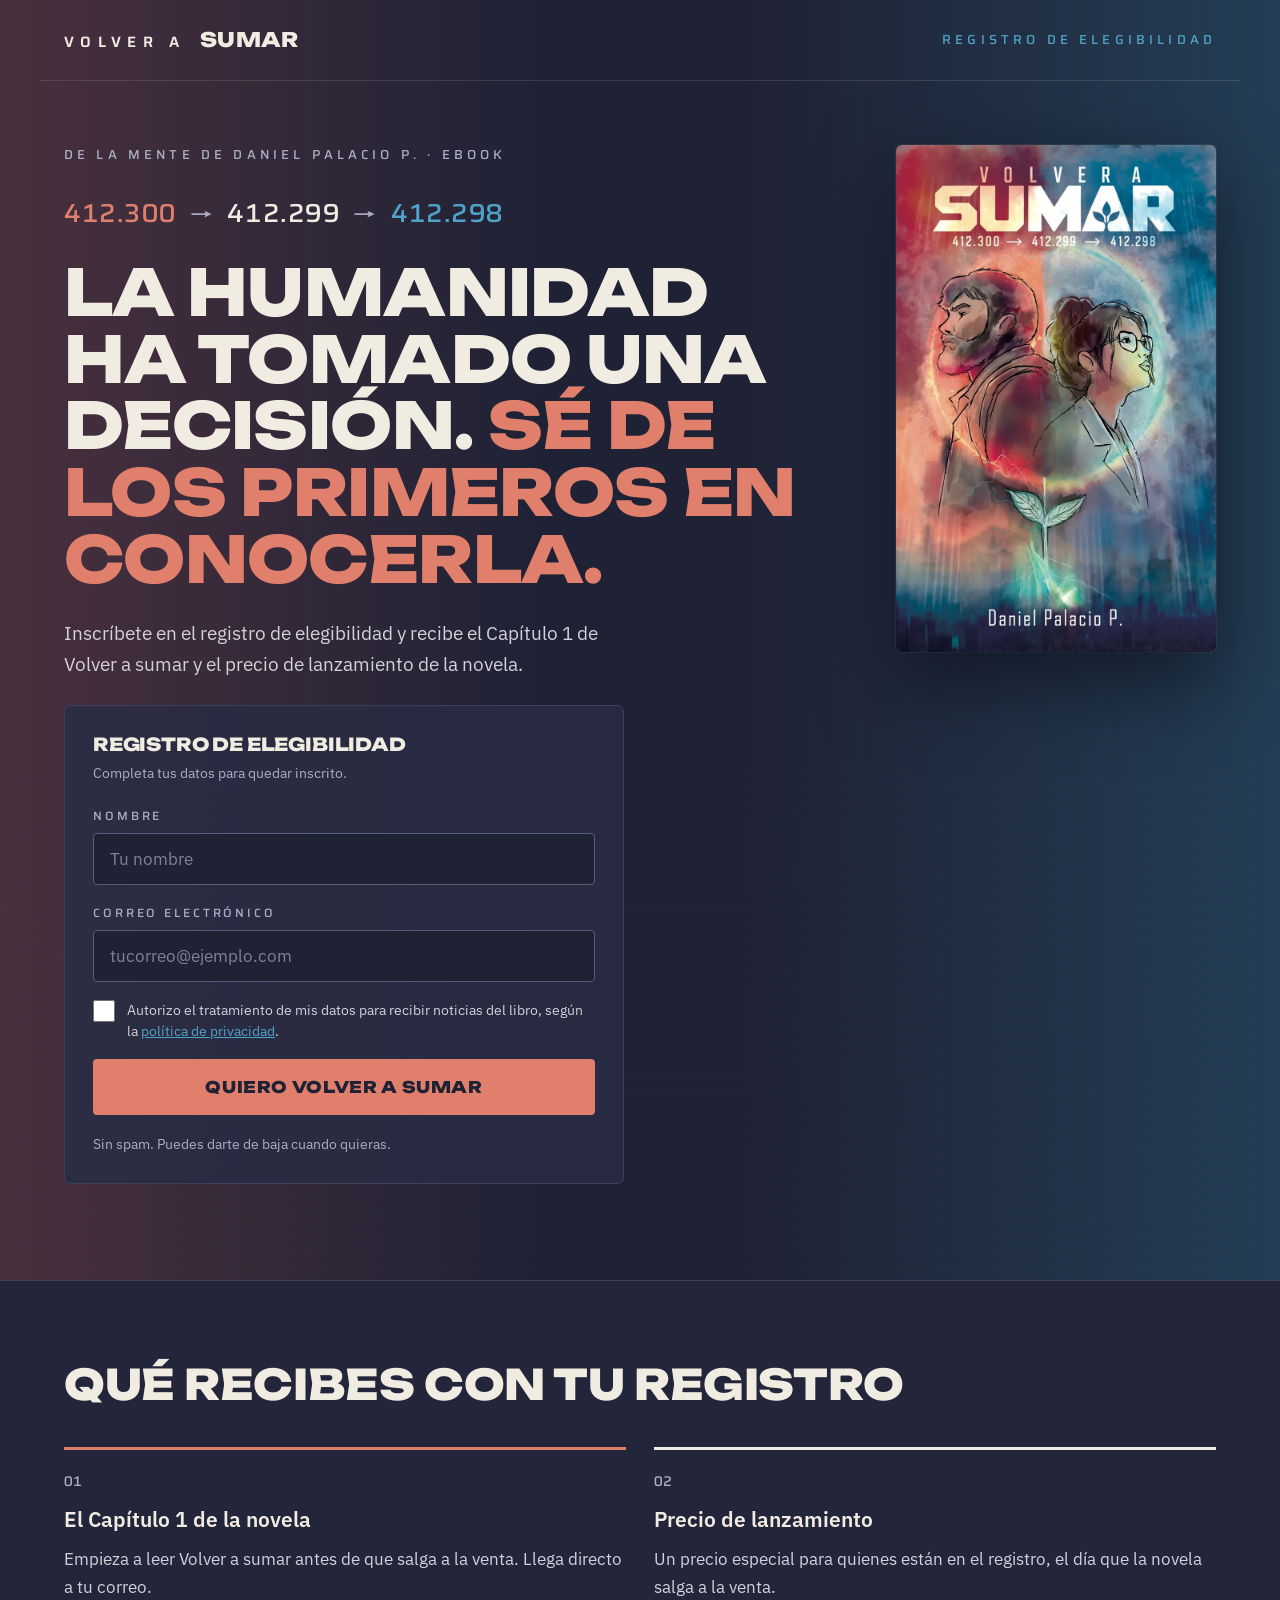
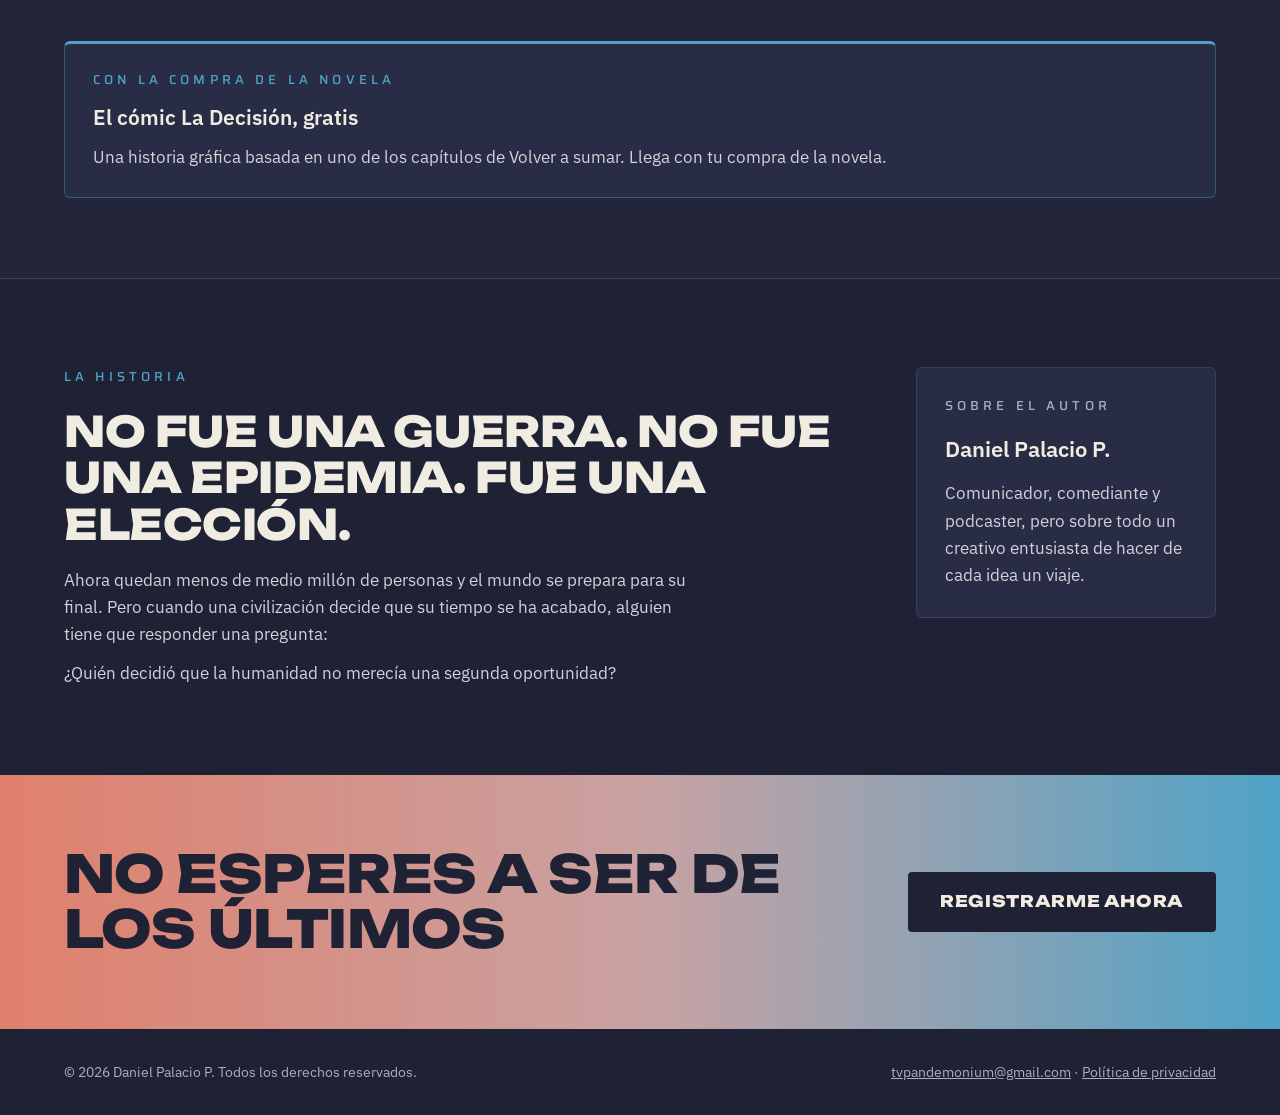
==== commit 6be8eb86: "Registro de elegibilidad: Capítulo 1 y precio de lanzamiento; el cómic va con la compra Co-Authored-" ====
--- a/index.html
+++ b/index.html
@@ -3,12 +3,12 @@
 <head>
 <meta charset="utf-8">
 <meta name="viewport" content="width=device-width, initial-scale=1">
-<title>Volver a sumar · Prelanzamiento del ebook de Daniel Palacio P.</title>
-<meta name="description" content="La humanidad ha tomado una decisión. Regístrate y recibe la primicia de Volver a sumar, de Daniel Palacio P., antes de que salga a la venta.">
+<title>Registro de elegibilidad · Volver a sumar, de Daniel Palacio P.</title>
+<meta name="description" content="La humanidad ha tomado una decisión. Inscríbete en el registro de elegibilidad y recibe el Capítulo 1 de Volver a sumar, de Daniel Palacio P., y el precio de lanzamiento.">
 <meta property="og:type" content="website">
 <meta property="og:url" content="https://volver-a-sumar.vercel.app/">
-<meta property="og:title" content="Volver a sumar · Sé de los primeros en conocerla">
-<meta property="og:description" content="No fue una guerra. No fue una epidemia. Fue una elección. Regístrate y recibe la primicia del libro.">
+<meta property="og:title" content="Registro de elegibilidad · Volver a sumar">
+<meta property="og:description" content="No fue una guerra. No fue una epidemia. Fue una elección. Inscríbete y recibe el Capítulo 1 y el precio de lanzamiento.">
 <meta property="og:image" content="https://volver-a-sumar.vercel.app/portada-og.jpg">
 <meta property="og:image:width" content="1200">
 <meta property="og:image:height" content="630">
@@ -66,6 +66,8 @@
 .note{font-size:14px;color:var(--muted)}
 .error{font-size:15px;color:#FFB4A8}
 .done{display:flex;flex-direction:column;gap:12px}
+.card-head{display:flex;flex-direction:column;gap:6px;margin-bottom:4px}
+.card-head .display{font-size:18px;line-height:1.2}
 .done .display{font-size:26px;line-height:1.1;color:var(--sprout)}
 
 .cover{flex:1 1 320px;display:flex;justify-content:center}
@@ -77,7 +79,8 @@
 .grid{display:grid;grid-template-columns:repeat(auto-fit,minmax(260px,1fr));gap:28px}
 .benefit{padding-top:20px;display:flex;flex-direction:column;gap:10px;border-top:3px solid var(--warm)}
 .benefit:nth-child(2){border-top-color:var(--text)}
-.benefit:nth-child(3){border-top-color:var(--cool)}
+.bonus{display:flex;flex-direction:column;gap:10px;padding:26px 28px;border:1px solid rgba(79,163,199,.4);border-top:3px solid var(--cool);border-radius:6px;background:var(--panel)}
+.bonus h3{margin:0;font-size:21px;font-weight:600}
 .benefit .num{font-family:'Saira',sans-serif;font-weight:500;font-size:14px;color:var(--muted);font-variant-numeric:tabular-nums}
 .benefit h3{margin:0;font-size:21px;font-weight:600}
 
@@ -104,7 +107,7 @@
 <div class="top-hero">
 <header class="top wrap">
 <div class="brand">Volver a <b>Sumar</b></div>
-<div class="label cool">Prelanzamiento · 2026</div>
+<div class="label cool">Registro de elegibilidad</div>
 </header>
 
 <main>
@@ -115,10 +118,11 @@
 <span class="n1" id="n1">412.300</span><span class="arrow">→</span><span class="n2" id="n2">412.299</span><span class="arrow">→</span><span class="n3" id="n3">412.298</span>
 </div>
 <h1 class="display">La humanidad ha tomado una decisión. <span class="warm">Sé de los primeros en conocerla.</span></h1>
-<p class="lead soft">Regístrate y recibe la primicia de Volver a sumar antes de que salga a la venta. Te escribimos solo cuando haya noticias del lanzamiento.</p>
+<p class="lead soft">Inscríbete en el registro de elegibilidad y recibe el Capítulo 1 de Volver a sumar y el precio de lanzamiento de la novela.</p>
 
 <div id="registro" class="card">
 <form id="form-registro" novalidate>
+<div class="card-head"><div class="display">Registro de elegibilidad</div><p class="note">Completa tus datos para quedar inscrito.</p></div>
 <div class="field">
 <label for="f-nombre">Nombre</label>
 <input id="f-nombre" name="nombre" type="text" required maxlength="100" autocomplete="given-name" placeholder="Tu nombre">
@@ -140,8 +144,8 @@
 <p class="note">Sin spam. Puedes darte de baja cuando quieras.</p>
 </form>
 <div id="f-listo" class="done" role="status" hidden tabindex="-1">
-<div class="display">Estás en la lista.</div>
-<p class="soft">Te escribiremos en cuanto el libro esté listo. Revisa también tu carpeta de spam por si acaso.</p>
+<div class="display">Registro completado. Eres elegible.</div>
+<p class="soft">Te enviaremos el Capítulo 1 y el precio de lanzamiento a este correo. Revisa también tu carpeta de spam por si acaso.</p>
 </div>
 </div>
 </div>
@@ -155,23 +159,23 @@
 
 <section class="band">
 <div class="wrap">
-<h2 class="display">Qué recibes al registrarte</h2>
+<h2 class="display">Qué recibes con tu registro</h2>
 <div class="grid">
 <div class="benefit">
 <div class="num">01</div>
-<h3>El aviso antes que nadie</h3>
-<p class="soft">Te enteras del día y la hora del lanzamiento antes de que se anuncie públicamente y tienes un descuento exclusivo.</p>
+<h3>El Capítulo 1 de la novela</h3>
+<p class="soft">Empieza a leer Volver a sumar antes de que salga a la venta. Llega directo a tu correo.</p>
 </div>
 <div class="benefit">
 <div class="num">02</div>
-<h3>Un adelanto del libro</h3>
-<p class="soft">El primer capítulo en tu correo antes del lanzamiento.</p>
-</div>
-<div class="benefit">
-<div class="num">03</div>
-<h3>El cómic de La Decisión</h3>
-<p class="soft">Una historia gráfica basada en uno de los capítulos de Volver a sumar.</p>
-</div>
+<h3>Precio de lanzamiento</h3>
+<p class="soft">Un precio especial para quienes están en el registro, el día que la novela salga a la venta.</p>
+</div>
+</div>
+<div class="bonus">
+<div class="label cool">Con la compra de la novela</div>
+<h3>El cómic La Decisión, gratis</h3>
+<p class="soft">Una historia gráfica basada en uno de los capítulos de Volver a sumar. Llega con tu compra de la novela.</p>
 </div>
 </div>
 </section>
